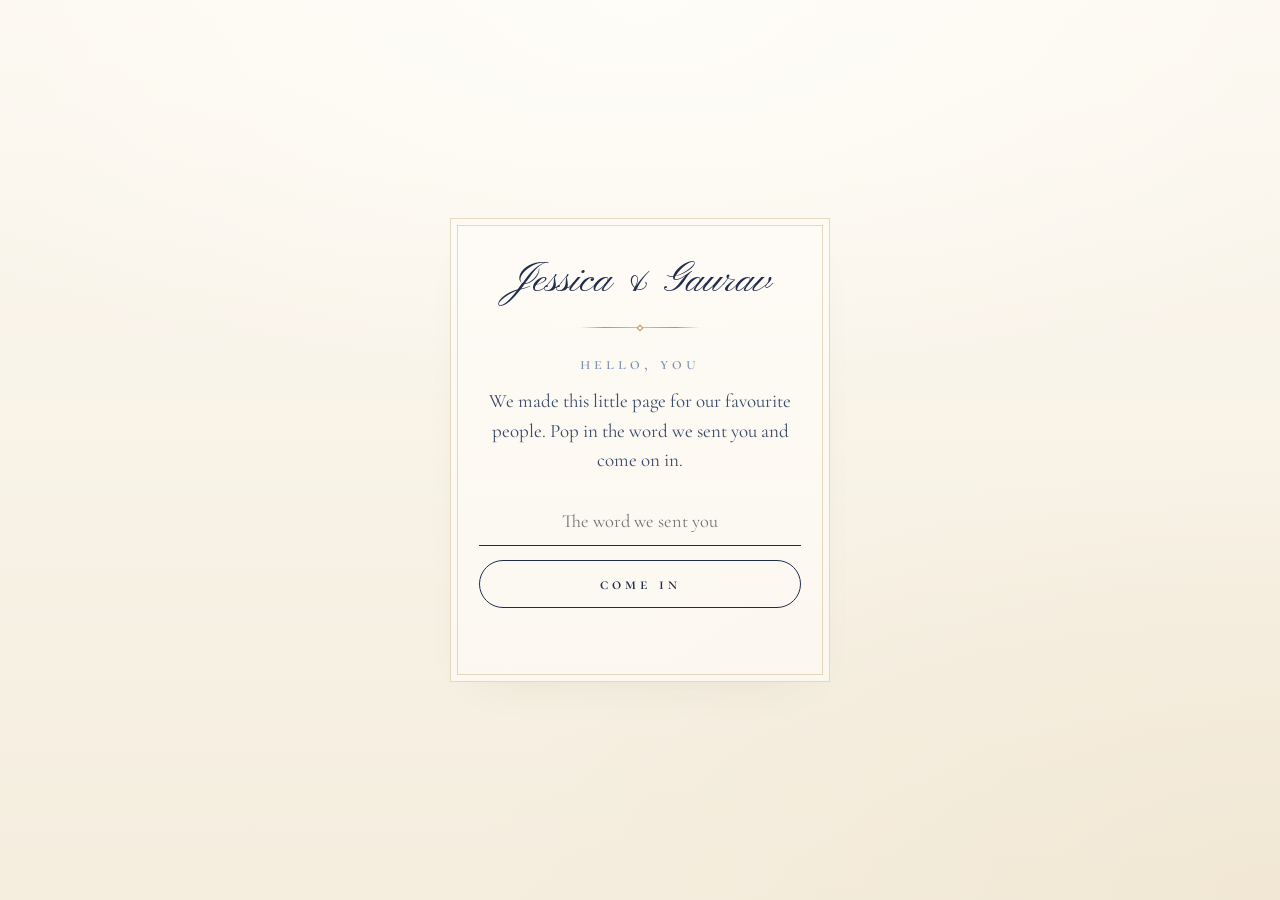
==== save-the-date/index.html @ 2905a916 "Add the main wedding website with server-checked guest access Private multi-page site (Home, Our Sto" ====
<!doctype html>
<html lang="en">
<head>
  <meta charset="utf-8">
  <meta name="viewport" content="width=device-width, initial-scale=1, viewport-fit=cover">
  <meta name="robots" content="noindex, nofollow">
  <meta name="theme-color" content="#fbf7ef">
  <title>Jessica &amp; Gaurav · Save the Date</title>
  <meta name="description" content="A little save-the-date for the people we love.">

  <link rel="preconnect" href="https://fonts.googleapis.com">
  <link rel="preconnect" href="https://fonts.gstatic.com" crossorigin>
  <link href="https://fonts.googleapis.com/css2?family=Cormorant+Garamond:ital,wght@0,400;0,500;0,600;1,400&family=Pinyon+Script&display=swap" rel="stylesheet">
  <link rel="stylesheet" href="styles.css">
</head>
<body class="is-locked">

  <!-- ============ GUEST GATE ============ -->
  <div class="gate" id="gate" role="dialog" aria-modal="true" aria-labelledby="gate-title">
    <div class="gate__card">
      <p class="script gate__names" data-copy="namesLine"></p>
      <span class="rule" aria-hidden="true"></span>
      <h2 class="caps gate__title" id="gate-title" data-copy="gate.title"></h2>
      <p class="gate__text" data-copy="gate.text"></p>
      <form class="gate__form" id="gate-form" novalidate>
        <label class="visually-hidden" for="gate-input" data-copy="gate.placeholder"></label>
        <input class="field__input gate__input" id="gate-input" name="passphrase" type="text"
               autocomplete="off" autocapitalize="none" spellcheck="false" required>
        <button class="pill" type="submit" data-copy="gate.button"></button>
        <p class="gate__error" id="gate-error" role="alert" aria-live="polite"></p>
      </form>
    </div>
  </div>

  <!-- ============ MUSIC (hidden until CONFIG.music.src is set) ============ -->
  <button class="music-toggle" id="music-toggle" type="button" aria-pressed="false" hidden>
    <svg viewBox="0 0 24 24" aria-hidden="true"><path d="M9 18V5l11-2v13" /><circle cx="6" cy="18" r="3" /><circle cx="17" cy="16" r="3" /></svg>
    <span class="visually-hidden" data-copy="music.label"></span>
  </button>
  <audio id="bg-music" loop preload="none"></audio>

  <main class="screens" id="screens">

    <!-- ============ SCREEN 1 · LANDING ============ -->
    <section class="screen screen--landing" id="landing" aria-label="We're getting married">
      <p class="caps eyebrow reveal r-names" data-copy="landing.eyebrow"></p>
      <h1 class="names reveal r-names">
        <span class="script" data-copy="names.first"></span>
        <span class="script names__amp">&amp;</span>
        <span class="script" data-copy="names.second"></span>
      </h1>

      <div class="frame-wrap reveal r-frame">
        <!-- Bow: original SVG -->
        <svg class="bow" viewBox="0 0 160 90" aria-hidden="true">
          <path class="bow__tail" d="M76 44 C 70 60, 58 74, 46 86" />
          <path class="bow__tail" d="M84 44 C 90 60, 102 74, 114 86" />
          <path class="bow__loop" d="M78 40 C 60 10, 18 8, 14 30 C 10 52, 52 54, 78 42 Z" />
          <path class="bow__loop" d="M82 40 C 100 10, 142 8, 146 30 C 150 52, 108 54, 82 42 Z" />
          <path class="bow__fold" d="M70 38 C 52 26, 34 24, 26 32" />
          <path class="bow__fold" d="M90 38 C 108 26, 126 24, 134 32" />
          <ellipse class="bow__knot" cx="80" cy="41" rx="8" ry="9" />
        </svg>

        <div class="frame">
          <!-- Corner flourishes: one original SVG, rotated per corner -->
          <svg class="frame__corner frame__corner--tl" viewBox="0 0 60 60" aria-hidden="true"><use href="#flourish" /></svg>
          <svg class="frame__corner frame__corner--tr" viewBox="0 0 60 60" aria-hidden="true"><use href="#flourish" /></svg>
          <svg class="frame__corner frame__corner--bl" viewBox="0 0 60 60" aria-hidden="true"><use href="#flourish" /></svg>
          <svg class="frame__corner frame__corner--br" viewBox="0 0 60 60" aria-hidden="true"><use href="#flourish" /></svg>

          <div class="frame__window">
            <!-- Photo booth strip: swap assets/strip-1..3.jpg -->
            <div class="strip strip--landing">
              <img src="assets/strip-1.jpg" alt="" loading="eager">
              <img src="assets/strip-2.jpg" alt="" loading="eager">
              <img src="assets/strip-3.jpg" alt="" loading="eager">
              <span class="strip__caption caps" data-copy="initialsLine"></span>
            </div>
          </div>
        </div>
      </div>

      <a class="open-prompt caps reveal r-prompt" href="#save-the-date" id="open-prompt">
        <span data-copy="landing.prompt"></span>
        <svg viewBox="0 0 24 24" aria-hidden="true"><path d="M6 15l6-6 6 6" /></svg>
      </a>
    </section>

    <!-- ============ SCREEN 2 · SAVE THE DATE ============ -->
    <section class="screen screen--std" id="save-the-date" aria-label="Save the date">
      <div class="std">
        <div class="std__oval reveal r-oval">
          <svg class="oval-svg" viewBox="0 0 300 400" aria-hidden="true">
            <path class="oval-svg__scallop" id="oval-scallop" />
            <ellipse class="oval-svg__inner" cx="150" cy="200" rx="124" ry="170" />
            <ellipse class="oval-svg__inner oval-svg__inner--fine" cx="150" cy="200" rx="116" ry="162" />
          </svg>
          <div class="std__text">
            <h2 class="script std__title" data-copy="saveTheDate.title"></h2>
            <p class="std__date" data-copy="saveTheDate.date"></p>
            <span class="rule rule--short" aria-hidden="true"></span>
            <p class="caps std__sub" data-copy="saveTheDate.sub"></p>
          </div>
        </div>

        <!--
          DECOR SLOT: flowers / ribbon artwork.
          Set CONFIG.decor.flowers (e.g. "assets/flowers.png") and CONFIG.decor.ribbon
          in script.js and the images will be placed here. Transparent PNGs work best.
        -->
        <div class="decor-slot decor-slot--flowers" id="decor-flowers" aria-hidden="true"></div>
        <div class="decor-slot decor-slot--ribbon" id="decor-ribbon" aria-hidden="true"></div>

        <!-- Tilted strip: swap assets/strip-4..6.jpg -->
        <div class="strip strip--tilted reveal r-strip">
          <img src="assets/strip-4.jpg" alt="" loading="lazy">
          <img src="assets/strip-5.jpg" alt="" loading="lazy">
          <img src="assets/strip-6.jpg" alt="" loading="lazy">
        </div>

        <div class="lockets" aria-hidden="true">
          <svg class="locket locket--one reveal r-locket-1" viewBox="0 0 100 110"><use href="#locket" /><text x="50" y="72" class="locket__initial" data-copy="names.initials.0"></text></svg>
          <svg class="locket locket--two reveal r-locket-2" viewBox="0 0 100 110"><use href="#locket" /><text x="50" y="72" class="locket__initial" data-copy="names.initials.1"></text></svg>
        </div>
      </div>

      <p class="std__line reveal r-line" data-copy="saveTheDate.line"></p>
    </section>

    <!-- ============ SCREEN 3 · DETAILS, COUNTDOWN & RSVP ============ -->
    <section class="screen screen--details" id="details" aria-label="Details and RSVP">
      <div class="details">
        <p class="caps eyebrow reveal r-1" data-copy="details.whereEyebrow"></p>

        <div class="venue reveal r-1" id="venue">
          <p class="venue__teaser" id="venue-teaser" data-copy="details.teaser"></p>
          <div class="venue__revealed" id="venue-revealed" hidden>
            <p class="script venue__name" id="venue-name"></p>
            <p class="caps venue__city" id="venue-city"></p>
            <a class="venue__link caps" id="venue-link" target="_blank" rel="noopener"></a>
          </div>
        </div>

        <span class="rule reveal r-2" aria-hidden="true"></span>

        <p class="caps eyebrow reveal r-2" data-copy="details.countdownEyebrow"></p>
        <div class="countdown reveal r-2" id="countdown" role="timer" aria-live="off">
          <div class="countdown__unit"><span class="countdown__num" data-unit="days">000</span><span class="caps countdown__label" data-copy="details.units.days"></span></div>
          <div class="countdown__unit"><span class="countdown__num" data-unit="hours">00</span><span class="caps countdown__label" data-copy="details.units.hours"></span></div>
          <div class="countdown__unit"><span class="countdown__num" data-unit="mins">00</span><span class="caps countdown__label" data-copy="details.units.mins"></span></div>
          <div class="countdown__unit"><span class="countdown__num" data-unit="secs">00</span><span class="caps countdown__label" data-copy="details.units.secs"></span></div>
        </div>

        <p class="details__formal reveal r-3" data-copy="details.formalLine"></p>

        <button class="pill pill--rsvp reveal r-3" id="rsvp-toggle" type="button"
                aria-expanded="false" aria-controls="rsvp-panel" data-copy="details.rsvpButton"></button>

        <!-- ============ RSVP ============ -->
        <div class="rsvp-panel" id="rsvp-panel">
          <div class="rsvp-panel__inner">

            <form class="rsvp" id="rsvp-form" novalidate>
              <p class="rsvp__intro" data-copy="rsvp.intro"></p>

              <!-- Honeypot: real guests never see or fill this -->
              <div class="hp" aria-hidden="true">
                <label for="rsvp-website">Website</label>
                <input id="rsvp-website" name="website" type="text" tabindex="-1" autocomplete="off">
              </div>

              <div class="field">
                <label class="field__label caps" for="rsvp-name" data-copy="rsvp.name.label"></label>
                <input class="field__input" id="rsvp-name" name="name" type="text" autocomplete="name" required>
                <p class="field__error" data-error-for="name"></p>
              </div>

              <fieldset class="field">
                <legend class="field__label caps" data-copy="rsvp.attending.label"></legend>
                <p class="field__hint" data-copy="rsvp.attending.hint"></p>
                <div class="choices">
                  <label class="choice"><input type="radio" name="attending" value="Yes" required><span data-copy="rsvp.attending.yes"></span></label>
                  <label class="choice"><input type="radio" name="attending" value="No"><span data-copy="rsvp.attending.no"></span></label>
                </div>
                <p class="field__error" data-error-for="attending"></p>
              </fieldset>

              <div class="if-attending" id="if-attending" hidden>
                <div class="field">
                  <label class="field__label caps" for="rsvp-party" data-copy="rsvp.party.label"></label>
                  <select class="field__input field__select" id="rsvp-party" name="partySize"></select>
                </div>

                <div class="field" id="field-others" hidden>
                  <label class="field__label caps" for="rsvp-others" data-copy="rsvp.others.label"></label>
                  <p class="field__hint" id="rsvp-others-hint" data-copy="rsvp.others.hint"></p>
                  <textarea class="field__input" id="rsvp-others" name="otherGuests" rows="2" aria-describedby="rsvp-others-hint"></textarea>
                  <p class="field__error" data-error-for="otherGuests"></p>
                </div>

                <div class="field">
                  <label class="field__label caps" for="rsvp-dietary" data-copy="rsvp.dietary.label"></label>
                  <p class="field__hint" id="rsvp-dietary-hint" data-copy="rsvp.dietary.hint"></p>
                  <textarea class="field__input" id="rsvp-dietary" name="dietary" rows="2" aria-describedby="rsvp-dietary-hint"></textarea>
                </div>

                <fieldset class="field" id="field-solo" hidden>
                  <legend class="field__label caps" data-copy="rsvp.solo.label"></legend>
                  <p class="field__hint" data-copy="rsvp.solo.hint"></p>
                  <div class="choices choices--stacked" id="solo-choices"></div>
                  <p class="field__error" data-error-for="solo"></p>
                </fieldset>
              </div>

              <div class="field">
                <label class="field__label caps" for="rsvp-message" data-copy="rsvp.message.label"></label>
                <p class="field__hint" id="rsvp-message-hint" data-copy="rsvp.message.hint"></p>
                <textarea class="field__input" id="rsvp-message" name="message" rows="3" aria-describedby="rsvp-message-hint"></textarea>
              </div>

              <p class="rsvp__error" id="rsvp-error" role="alert" hidden></p>

              <button class="pill pill--solid" id="rsvp-submit" type="submit">
                <span class="pill__label" data-copy="rsvp.submit"></span>
                <span class="pill__sending" data-copy="rsvp.sending"></span>
              </button>
            </form>

            <div class="thanks" id="rsvp-thanks" hidden tabindex="-1">
              <p class="script thanks__title" id="thanks-title"></p>
              <p class="thanks__text" id="thanks-text"></p>
              <span class="rule rule--short" aria-hidden="true"></span>
              <p class="thanks__update" data-copy="thanks.update"></p>
              <button class="link-button caps" id="rsvp-again" type="button" data-copy="thanks.again"></button>
            </div>

          </div>
        </div>

        <footer class="signoff reveal r-3">
          <p class="script signoff__script" data-copy="signoff"></p>
        </footer>
      </div>
    </section>
  </main>

  <!-- Shared SVG symbols (original artwork) -->
  <svg width="0" height="0" style="position:absolute" aria-hidden="true" focusable="false">
    <defs>
      <linearGradient id="gold-grad" x1="0" y1="0" x2="1" y2="1">
        <stop offset="0" stop-color="#d9c48e" />
        <stop offset="0.5" stop-color="#b8975a" />
        <stop offset="1" stop-color="#dcc996" />
      </linearGradient>
      <symbol id="flourish" viewBox="0 0 60 60">
        <path d="M4 56 V 22 C 4 10, 10 4, 22 4 H 56" fill="none" stroke="url(#gold-grad)" stroke-width="1.2" />
        <path d="M10 56 V 26 C 10 16, 16 10, 26 10 H 56" fill="none" stroke="url(#gold-grad)" stroke-width="0.6" />
        <path d="M18 26 C 18 18, 24 14, 30 18 C 34 21, 30 27, 26 24" fill="none" stroke="url(#gold-grad)" stroke-width="0.9" />
        <path d="M26 18 C 30 12, 38 12, 42 16" fill="none" stroke="url(#gold-grad)" stroke-width="0.7" />
        <path d="M18 26 C 12 30, 12 38, 16 42" fill="none" stroke="url(#gold-grad)" stroke-width="0.7" />
        <circle cx="16" cy="16" r="1.8" fill="url(#gold-grad)" />
      </symbol>
      <symbol id="locket" viewBox="0 0 100 110">
        <circle cx="50" cy="12" r="6" fill="none" stroke="url(#gold-grad)" stroke-width="2" />
        <path d="M50 104 C 22 84, 6 66, 6 46 C 6 30, 17 20, 31 20 C 40 20, 46 25, 50 32 C 54 25, 60 20, 69 20 C 83 20, 94 30, 94 46 C 94 66, 78 84, 50 104 Z"
              fill="#fdfaf3" stroke="url(#gold-grad)" stroke-width="2.4" />
        <path d="M50 94 C 27 78, 14 63, 14 47 C 14 35, 22 28, 32 28 C 40 28, 46 33, 50 40 C 54 33, 60 28, 68 28 C 78 28, 86 35, 86 47 C 86 63, 73 78, 50 94 Z"
              fill="none" stroke="url(#gold-grad)" stroke-width="0.8" stroke-dasharray="1.5 2.5" />
      </symbol>
    </defs>
  </svg>

  <script src="script.js"></script>
</body>
</html>
---- save-the-date/styles.css ----
/* ==========================================================================
   Jessica & Gaurav · Save the Date
   All colours, fonts and timings live in :root. Change them here.
   ========================================================================== */

:root {
  /* Paper */
  --ivory: #fbf7ef;
  --ivory-deep: #f5eedf;
  --cream: #efe4cf;
  --paper-shadow: rgba(60, 48, 25, 0.10);

  /* Ink */
  --navy: #1f2d4a;
  --navy-soft: #3a4a69;
  --dusty-blue: #7b93b0;
  --dusty-blue-soft: #b8c6d6;
  --dusty-blue-mist: #e4eaf0;

  /* Gold-style line work */
  --gold: #b8975a;
  --gold-soft: #d8c48f;
  --gold-faint: rgba(184, 151, 90, 0.35);

  /* States */
  --error: #9a4a4a;

  /* Type */
  --font-script: "Pinyon Script", "Great Vibes", cursive;
  --font-serif: "Cormorant Garamond", "Cormorant", Georgia, serif;
  --caps-tracking: 0.24em;

  /* Motion: slow, soft, never bouncy */
  --ease-out: cubic-bezier(0.22, 0.61, 0.36, 1);
  --dur-slow: 1.4s;
  --dur: 1.1s;
  --dur-quick: 0.8s;

  /* Sizing */
  --gutter: 16px;
  --strip-w: min(34vw, 15vh, 160px);
}
@supports (height: 1dvh) {
  :root { --strip-w: min(34vw, 15dvh, 160px); }
}

/* --------------------------------------------------------------------------
   Base
   -------------------------------------------------------------------------- */
*, *::before, *::after { box-sizing: border-box; }

html, body { height: 100%; }

body {
  margin: 0;
  color: var(--navy);
  background-color: var(--ivory);
  background-image:
    radial-gradient(120% 80% at 50% 0%, #fffdf8 0%, transparent 60%),
    radial-gradient(90% 70% at 100% 100%, rgba(239, 228, 207, 0.7) 0%, transparent 70%),
    linear-gradient(180deg, var(--ivory) 0%, var(--ivory-deep) 100%);
  background-attachment: fixed;
  font-family: var(--font-serif);
  font-size: 18px;
  line-height: 1.55;
  -webkit-font-smoothing: antialiased;
  text-rendering: optimizeLegibility;
  overflow: hidden;
}

img { display: block; max-width: 100%; }

button, input, select, textarea { font: inherit; color: inherit; }

.script {
  font-family: var(--font-script);
  font-weight: 400;
  letter-spacing: 0;
  line-height: 1.1;
}

.caps {
  font-family: var(--font-serif);
  font-variant: small-caps;
  text-transform: lowercase;
  letter-spacing: var(--caps-tracking);
  font-weight: 500;
  color: var(--dusty-blue);
}

.eyebrow {
  margin: 0 0 0.4rem;
  font-size: 1rem;
}

.rule {
  display: block;
  width: 120px;
  height: 1px;
  margin: 1.4rem auto;
  background: linear-gradient(90deg, transparent, var(--gold) 20%, var(--gold-soft) 50%, var(--gold) 80%, transparent);
  position: relative;
}
.rule::after {
  content: "";
  position: absolute;
  left: 50%;
  top: 50%;
  width: 5px;
  height: 5px;
  background: var(--ivory);
  border: 1px solid var(--gold);
  transform: translate(-50%, -50%) rotate(45deg);
}
.rule--short { width: 70px; margin: 1rem auto; }

.visually-hidden {
  position: absolute !important;
  width: 1px; height: 1px;
  padding: 0; margin: -1px;
  overflow: hidden; clip: rect(0 0 0 0);
  white-space: nowrap; border: 0;
}

:focus-visible {
  outline: 1px solid var(--dusty-blue);
  outline-offset: 4px;
}

/* --------------------------------------------------------------------------
   Gate
   -------------------------------------------------------------------------- */
.gate {
  position: fixed;
  inset: 0;
  z-index: 50;
  display: grid;
  place-items: center;
  padding: 24px var(--gutter);
  background: inherit;
  background-color: var(--ivory);
  transition: opacity var(--dur) var(--ease-out), visibility 0s linear var(--dur);
}
.gate.is-leaving { opacity: 0; visibility: hidden; }
.gate[hidden] { display: none; }

.gate__card {
  width: min(100%, 380px);
  text-align: center;
  padding: 40px 28px 32px;
  border: 1px solid var(--gold-faint);
  outline: 1px solid var(--gold-faint);
  outline-offset: -8px;
  background: rgba(255, 253, 248, 0.7);
  box-shadow: 0 20px 50px -30px var(--paper-shadow);
  animation: fade-up var(--dur-slow) var(--ease-out) both;
}
.gate__names { margin: 0; font-size: 2.6rem; color: var(--navy); }
.gate__title { margin: 0 0 0.6rem; font-size: 1.05rem; }
.gate__text { margin: 0 0 1.4rem; color: var(--navy-soft); }
.gate__form { display: grid; gap: 14px; }
.gate__input { text-align: center; }
.gate__error { min-height: 1.4em; margin: 0; color: var(--error); font-style: italic; }

body.is-locked .screens,
body.is-locked .music-toggle { visibility: hidden; }

/* --------------------------------------------------------------------------
   Scroll-snap screens
   -------------------------------------------------------------------------- */
.screens {
  height: 100vh;
  overflow-y: auto;
  overflow-x: hidden;
  scroll-snap-type: y mandatory;
  scroll-behavior: smooth;
  -webkit-overflow-scrolling: touch;
}
@supports (height: 1dvh) {
  .screens { height: 100dvh; }
}
/* When the RSVP form is open, let the long last screen scroll freely */
.screens.is-free { scroll-snap-type: y proximity; }

.screen {
  position: relative;
  min-height: 100vh;
  scroll-snap-align: start;
  display: flex;
  flex-direction: column;
  align-items: center;
  justify-content: center;
  padding: max(28px, env(safe-area-inset-top)) var(--gutter) max(28px, env(safe-area-inset-bottom));
  text-align: center;
}
@supports (height: 1dvh) {
  .screen { min-height: 100dvh; }
}

/* --------------------------------------------------------------------------
   Reveal animations (triggered by IntersectionObserver adding .is-in)
   -------------------------------------------------------------------------- */
.reveal {
  opacity: 0;
  transition:
    opacity var(--dur) var(--ease-out),
    transform var(--dur-slow) var(--ease-out);
  transition-delay: var(--delay, 0s);
}
.screen.is-in .reveal { opacity: 1; }

/* Landing */
.r-names { transform: translateY(14px); --delay: 0.1s; }
.screen.is-in .r-names { transform: none; }
.r-frame { --delay: 0.6s; }
.r-prompt { --delay: 2.2s; transform: translateY(8px); }
.screen.is-in .r-prompt { transform: none; }

/* Save the date */
.r-oval { transform: scale(0.9); --delay: 0.1s; }
.screen.is-in .r-oval { transform: scale(1); }
.r-strip { transform: translate(60px, -40px) rotate(20deg); --delay: 0.7s; }
.screen.is-in .r-strip { transform: rotate(8deg); }
.r-locket-1 { transform: translateY(36px) rotate(-10deg); --delay: 1.1s; }
.screen.is-in .r-locket-1 { transform: rotate(-10deg); }
.r-locket-2 { transform: translateY(36px) rotate(9deg); --delay: 1.35s; }
.screen.is-in .r-locket-2 { transform: rotate(9deg); }
.r-line { transform: translateY(10px); --delay: 1.6s; }
.screen.is-in .r-line { transform: none; }

/* Details */
.r-1, .r-2, .r-3 { transform: translateY(14px); }
.r-1 { --delay: 0.1s; }
.r-2 { --delay: 0.35s; }
.r-3 { --delay: 0.6s; }
.screen.is-in .r-1, .screen.is-in .r-2, .screen.is-in .r-3 { transform: none; }

@keyframes fade-up {
  from { opacity: 0; transform: translateY(14px); }
  to   { opacity: 1; transform: none; }
}
@keyframes soft-pulse {
  0%, 100% { opacity: 1; }
  50%      { opacity: 0.45; }
}
@keyframes drift-up {
  0%, 100% { transform: translateY(0); }
  50%      { transform: translateY(-4px); }
}

/* --------------------------------------------------------------------------
   Screen 1 · Landing
   -------------------------------------------------------------------------- */
.screen--landing { justify-content: space-between; gap: 8px; }

.names {
  margin: 0;
  font-size: clamp(2.4rem, 12.5vw, 5.6rem);
  line-height: 1;
  white-space: nowrap;
  color: var(--navy);
  font-weight: 400;
}
.names .script { display: inline-block; }
.names__amp {
  color: var(--dusty-blue);
  font-size: 0.8em;
  margin: 0 0.08em;
}

.frame-wrap {
  position: relative;
  margin-top: 18px;
}

.bow {
  position: absolute;
  z-index: 3;
  top: -32px;
  left: 50%;
  width: 120px;
  transform: translateX(-50%);
  overflow: visible;
}
.bow__loop, .bow__knot {
  fill: var(--dusty-blue-mist);
  stroke: var(--dusty-blue);
  stroke-width: 1.3;
}
.bow__fold, .bow__tail {
  fill: none;
  stroke: var(--dusty-blue);
  stroke-width: 1.3;
  stroke-linecap: round;
}
.bow__tail { stroke-width: 1.6; }
.bow__knot { fill: var(--dusty-blue-soft); }

.frame {
  position: relative;
  padding: 26px;
  background: linear-gradient(160deg, #fffdf7, var(--ivory-deep));
  border: 1px solid var(--gold);
  box-shadow:
    0 0 0 5px var(--ivory),
    0 0 0 6px var(--gold-faint),
    0 24px 48px -28px rgba(31, 45, 74, 0.35);
}
.frame::before {
  content: "";
  position: absolute;
  inset: 9px;
  border: 1px solid var(--gold-faint);
  pointer-events: none;
}
.frame__corner {
  position: absolute;
  width: 44px;
  height: 44px;
  z-index: 2;
  pointer-events: none;
}
.frame__corner--tl { top: 2px; left: 2px; }
.frame__corner--tr { top: 2px; right: 2px; transform: scaleX(-1); }
.frame__corner--bl { bottom: 2px; left: 2px; transform: scaleY(-1); }
.frame__corner--br { bottom: 2px; right: 2px; transform: scale(-1, -1); }

.frame__window {
  overflow: hidden;
  padding: 4px 6px 10px;
}

/* Photo booth strip (shared) */
.strip {
  width: var(--strip-w);
  padding: 7px 7px 0;
  background: #fdfcf9;
  box-shadow: 0 6px 18px -8px rgba(31, 45, 74, 0.4);
  display: flex;
  flex-direction: column;
  gap: 6px;
}
.strip img {
  width: 100%;
  aspect-ratio: 4 / 3;
  object-fit: cover;
  filter: grayscale(1) contrast(1.05);
  background: #ddd;
}
.strip__caption {
  display: block;
  padding: 4px 0 7px;
  font-size: 0.72rem;
  color: var(--navy-soft);
  letter-spacing: 0.3em;
}

.strip--landing {
  transform: translateY(-115%);
  transition: transform var(--dur-slow) var(--ease-out) 1.1s;
}
.screen.is-in .strip--landing { transform: none; }

.open-prompt {
  display: inline-flex;
  flex-direction: column;
  align-items: center;
  gap: 2px;
  padding: 10px 18px;
  text-decoration: none;
  font-size: 1.05rem;
  color: var(--navy-soft);
}
.open-prompt svg {
  width: 22px;
  height: 22px;
  fill: none;
  stroke: var(--gold);
  stroke-width: 1.2;
  order: -1;
}
.screen.is-in .open-prompt > span { animation: soft-pulse 3.2s ease-in-out 3.6s infinite; }
.screen.is-in .open-prompt svg { animation: drift-up 3.2s ease-in-out 3.6s infinite; }

/* --------------------------------------------------------------------------
   Screen 2 · Save the date
   -------------------------------------------------------------------------- */
.std {
  position: relative;
  width: min(74vw, 340px, 46vh);
  margin: 0 auto 64px;
}
@supports (height: 1dvh) {
  .std { width: min(74vw, 340px, 46dvh); }
}

.std__oval {
  position: relative;
  aspect-ratio: 3 / 4;
  display: grid;
  place-items: center;
  filter: drop-shadow(0 18px 30px rgba(60, 48, 25, 0.12));
}
.oval-svg {
  position: absolute;
  inset: 0;
  width: 100%;
  height: 100%;
  overflow: visible;
}
.oval-svg__scallop {
  fill: #fffdf7;
  stroke: var(--gold);
  stroke-width: 1.2;
}
.oval-svg__inner {
  fill: none;
  stroke: var(--gold-faint);
  stroke-width: 1;
}
.oval-svg__inner--fine {
  stroke: var(--dusty-blue-soft);
  stroke-width: 0.7;
  stroke-dasharray: 2 4;
}

.std__text {
  position: relative;
  padding: 0 14%;
}
.std__title {
  margin: 0;
  font-size: clamp(2.6rem, 12vw, 3.8rem);
  color: var(--navy);
  line-height: 1.05;
}
.std__date {
  margin: 0.7rem 0 0;
  font-size: clamp(1.3rem, 5.6vw, 1.7rem);
  letter-spacing: 0.12em;
  color: var(--navy);
  font-weight: 500;
  white-space: nowrap;
}
.std__sub { margin: 0; font-size: 0.85rem; }

.strip--tilted {
  --strip-w: 28%;
  position: absolute;
  z-index: 2;
  top: 14%;
  right: -16%;
  transform-origin: 50% 0;
}

.lockets {
  position: absolute;
  z-index: 3;
  left: 50%;
  bottom: -54px;
  transform: translateX(-50%);
  display: flex;
}
.locket {
  width: 72px;
  height: 80px;
  overflow: visible;
  filter: drop-shadow(0 6px 10px rgba(60, 48, 25, 0.18));
}
.locket--two { margin-left: -20px; margin-top: 10px; }
.locket__initial {
  font-family: var(--font-script);
  font-size: 34px;
  fill: var(--navy);
  text-anchor: middle;
}

/* Decor slots for flowers / ribbon you'll add later */
.decor-slot {
  position: absolute;
  z-index: 1;
  pointer-events: none;
}
.decor-slot img { width: 100%; height: auto; }
.decor-slot--flowers { top: -8%; left: -14%; width: 52%; }
.decor-slot--ribbon  { bottom: -4%; left: -10%; width: 44%; }

.std__line {
  max-width: 30ch;
  margin: 0 auto;
  font-size: 1.15rem;
  font-style: italic;
  color: var(--navy-soft);
}

/* --------------------------------------------------------------------------
   Screen 3 · Details, countdown, RSVP
   -------------------------------------------------------------------------- */
.screen--details { justify-content: flex-start; padding-top: max(56px, env(safe-area-inset-top)); }

.details {
  width: min(100%, 520px);
  margin: auto 0;
}

.venue__teaser {
  margin: 0 auto;
  max-width: 22ch;
  font-size: 1.5rem;
  font-style: italic;
  line-height: 1.35;
  color: var(--navy);
}
.venue__name { margin: 0; font-size: 2.6rem; color: var(--navy); }
.venue__city { margin: 0.3rem 0 0.8rem; font-size: 1rem; }
.venue__link {
  color: var(--navy-soft);
  text-decoration: none;
  border-bottom: 1px solid var(--gold-faint);
  padding-bottom: 2px;
  font-size: 0.9rem;
}

.countdown {
  display: grid;
  grid-template-columns: repeat(4, 1fr);
  gap: 6px;
  margin: 0.6rem auto 1.4rem;
  max-width: 360px;
}
.countdown__unit {
  display: flex;
  flex-direction: column;
  align-items: center;
  padding: 10px 0 8px;
  border-top: 1px solid var(--gold-faint);
  border-bottom: 1px solid var(--gold-faint);
}
.countdown__num {
  font-size: clamp(1.8rem, 8vw, 2.4rem);
  font-weight: 500;
  line-height: 1.1;
  color: var(--navy);
  font-variant-numeric: lining-nums tabular-nums;
}
.countdown__label { font-size: 0.78rem; }

.details__formal {
  max-width: 32ch;
  margin: 0 auto 1.6rem;
  color: var(--navy-soft);
}

/* Pill buttons */
.pill {
  display: inline-flex;
  align-items: center;
  justify-content: center;
  min-height: 48px;
  padding: 10px 28px;
  border: 1px solid var(--navy);
  border-radius: 999px;
  background: transparent;
  color: var(--navy);
  font-variant: small-caps;
  text-transform: lowercase;
  letter-spacing: var(--caps-tracking);
  font-weight: 600;
  font-size: 1rem;
  cursor: pointer;
  transition: background-color var(--dur-quick) var(--ease-out), color var(--dur-quick) var(--ease-out), opacity var(--dur-quick) var(--ease-out);
}
.pill:hover { background: var(--navy); color: var(--ivory); }
.pill--solid { background: var(--navy); color: var(--ivory); width: 100%; }
.pill--solid:hover { background: var(--navy-soft); }
.pill[disabled] { opacity: 0.6; cursor: progress; }
.pill__sending { display: none; }
.pill.is-sending .pill__label { display: none; }
.pill.is-sending .pill__sending { display: inline; }

.pill--rsvp[aria-expanded="true"] { background: var(--navy); color: var(--ivory); }

.link-button {
  background: none;
  border: 0;
  padding: 8px;
  cursor: pointer;
  color: var(--navy-soft);
  border-bottom: 1px solid var(--gold-faint);
  font-size: 0.95rem;
}

/* RSVP panel opens in place */
.rsvp-panel {
  display: grid;
  grid-template-rows: 0fr;
  opacity: 0;
  transition:
    grid-template-rows var(--dur) var(--ease-out),
    opacity var(--dur) var(--ease-out);
}
.rsvp-panel.is-open { grid-template-rows: 1fr; opacity: 1; }
.rsvp-panel__inner { overflow: hidden; min-height: 0; }
.rsvp-panel:not(.is-open) .rsvp-panel__inner { visibility: hidden; transition: visibility 0s linear var(--dur); }

.rsvp, .thanks {
  margin: 24px 0 8px;
  padding: 28px 22px;
  text-align: left;
  background: rgba(255, 253, 248, 0.75);
  border: 1px solid var(--gold-faint);
  outline: 1px solid var(--gold-faint);
  outline-offset: -7px;
}
.rsvp__intro {
  margin: 0 0 1.4rem;
  text-align: center;
  font-style: italic;
  color: var(--navy-soft);
}

.field {
  margin: 0 0 1.4rem;
  padding: 0;
  border: 0;
  min-width: 0;
}
.field[hidden], .if-attending[hidden] { display: none; }
.field__label {
  display: block;
  padding: 0;
  margin-bottom: 4px;
  font-size: 0.95rem;
  color: var(--navy);
}
.field__hint {
  margin: 0 0 8px;
  font-size: 0.98rem;
  font-style: italic;
  color: var(--navy-soft);
  line-height: 1.4;
}
.field__input {
  width: 100%;
  padding: 10px 2px;
  border: 0;
  border-bottom: 1px solid var(--dusty-blue-soft);
  border-radius: 0;
  background: transparent;
  font-size: 1.15rem;
  transition: border-color var(--dur-quick) var(--ease-out);
}
.field__input:focus { outline: none; border-bottom-color: var(--navy); }
textarea.field__input { resize: vertical; min-height: 2.8em; }
.field__select {
  appearance: none;
  -webkit-appearance: none;
  background-image: linear-gradient(45deg, transparent 50%, var(--dusty-blue) 50%), linear-gradient(135deg, var(--dusty-blue) 50%, transparent 50%);
  background-position: calc(100% - 14px) 55%, calc(100% - 9px) 55%;
  background-size: 5px 5px;
  background-repeat: no-repeat;
  cursor: pointer;
}
.field__error {
  margin: 6px 0 0;
  min-height: 0;
  color: var(--error);
  font-style: italic;
  font-size: 0.95rem;
}
.field__error:empty { display: none; }
.field.has-error .field__input { border-bottom-color: var(--error); }

.choices { display: flex; flex-wrap: wrap; gap: 10px; }
.choices--stacked { flex-direction: column; }
.choice {
  position: relative;
  display: flex;
  align-items: center;
  gap: 10px;
  flex: 1 1 auto;
  min-height: 48px;
  padding: 10px 16px;
  border: 1px solid var(--dusty-blue-soft);
  border-radius: 24px;
  cursor: pointer;
  line-height: 1.3;
  transition: border-color var(--dur-quick) var(--ease-out), background-color var(--dur-quick) var(--ease-out);
}
.choice input {
  appearance: none;
  -webkit-appearance: none;
  flex: 0 0 auto;
  width: 14px;
  height: 14px;
  margin: 0;
  border: 1px solid var(--dusty-blue);
  border-radius: 50%;
  transition: background-color var(--dur-quick) var(--ease-out), box-shadow var(--dur-quick) var(--ease-out);
}
.choice input:checked { background: var(--navy); box-shadow: inset 0 0 0 3px var(--ivory); border-color: var(--navy); }
.choice:has(input:checked) { border-color: var(--navy); background: var(--dusty-blue-mist); }
.choice:has(input:focus-visible) { outline: 1px solid var(--dusty-blue); outline-offset: 3px; }

.hp { position: absolute; left: -9999px; width: 1px; height: 1px; overflow: hidden; }

.rsvp__error {
  margin: 0 0 1rem;
  padding: 12px 14px;
  border-left: 2px solid var(--error);
  background: rgba(154, 74, 74, 0.06);
  color: var(--error);
  font-style: italic;
}

.thanks { text-align: center; animation: fade-up var(--dur-slow) var(--ease-out) both; }
.thanks:focus { outline: none; }
.thanks__title { margin: 0 0 0.4rem; font-size: 2.8rem; color: var(--navy); }
.thanks__text { margin: 0; font-size: 1.2rem; color: var(--navy); }
.thanks__update { margin: 0 0 0.6rem; font-style: italic; color: var(--navy-soft); }

.signoff { margin-top: 2rem; }
.signoff__script { margin: 0; font-size: 2rem; color: var(--dusty-blue); }

/* --------------------------------------------------------------------------
   Music toggle
   -------------------------------------------------------------------------- */
.music-toggle {
  position: fixed;
  z-index: 20;
  top: max(14px, env(safe-area-inset-top));
  right: 14px;
  width: 44px;
  height: 44px;
  display: grid;
  place-items: center;
  border: 1px solid var(--gold-faint);
  border-radius: 50%;
  background: rgba(251, 247, 239, 0.85);
  color: var(--dusty-blue);
  cursor: pointer;
  transition: color var(--dur-quick) var(--ease-out), border-color var(--dur-quick) var(--ease-out);
}
.music-toggle[hidden] { display: none; }
.music-toggle svg { width: 18px; height: 18px; fill: none; stroke: currentColor; stroke-width: 1.4; }
.music-toggle[aria-pressed="true"] { color: var(--navy); border-color: var(--gold); }
.music-toggle[aria-pressed="false"]::after {
  content: "";
  position: absolute;
  width: 22px;
  height: 1px;
  background: currentColor;
  transform: rotate(-45deg);
}

/* --------------------------------------------------------------------------
   Larger screens
   -------------------------------------------------------------------------- */
@media (min-width: 768px) {
  body { font-size: 19px; }
  .screen { padding-left: 32px; padding-right: 32px; }
  .screen--landing { justify-content: center; gap: 18px; }
  .frame { padding: 34px; }
  .bow { width: 140px; top: -38px; }
  .std { margin-bottom: 84px; }
  .locket { width: 84px; height: 94px; }
  .rsvp, .thanks { padding: 36px 40px; }
}

@media (max-height: 640px) {
  .names { font-size: clamp(2.4rem, 11vw, 4rem); }
  .frame { padding: 20px; }
  .frame-wrap { margin-top: 12px; }
}

/* --------------------------------------------------------------------------
   Reduced motion: show everything, move nothing
   -------------------------------------------------------------------------- */
@media (prefers-reduced-motion: reduce) {
  *, *::before, *::after {
    animation: none !important;
    transition: none !important;
    scroll-behavior: auto !important;
  }
  .reveal { opacity: 1 !important; }
  .strip--landing { transform: none !important; }
  .r-names, .r-prompt, .r-oval, .r-line, .r-1, .r-2, .r-3 { transform: none !important; }
  .r-strip { transform: rotate(8deg) !important; }
  .r-locket-1 { transform: rotate(-10deg) !important; }
  .r-locket-2 { transform: rotate(9deg) !important; }
}
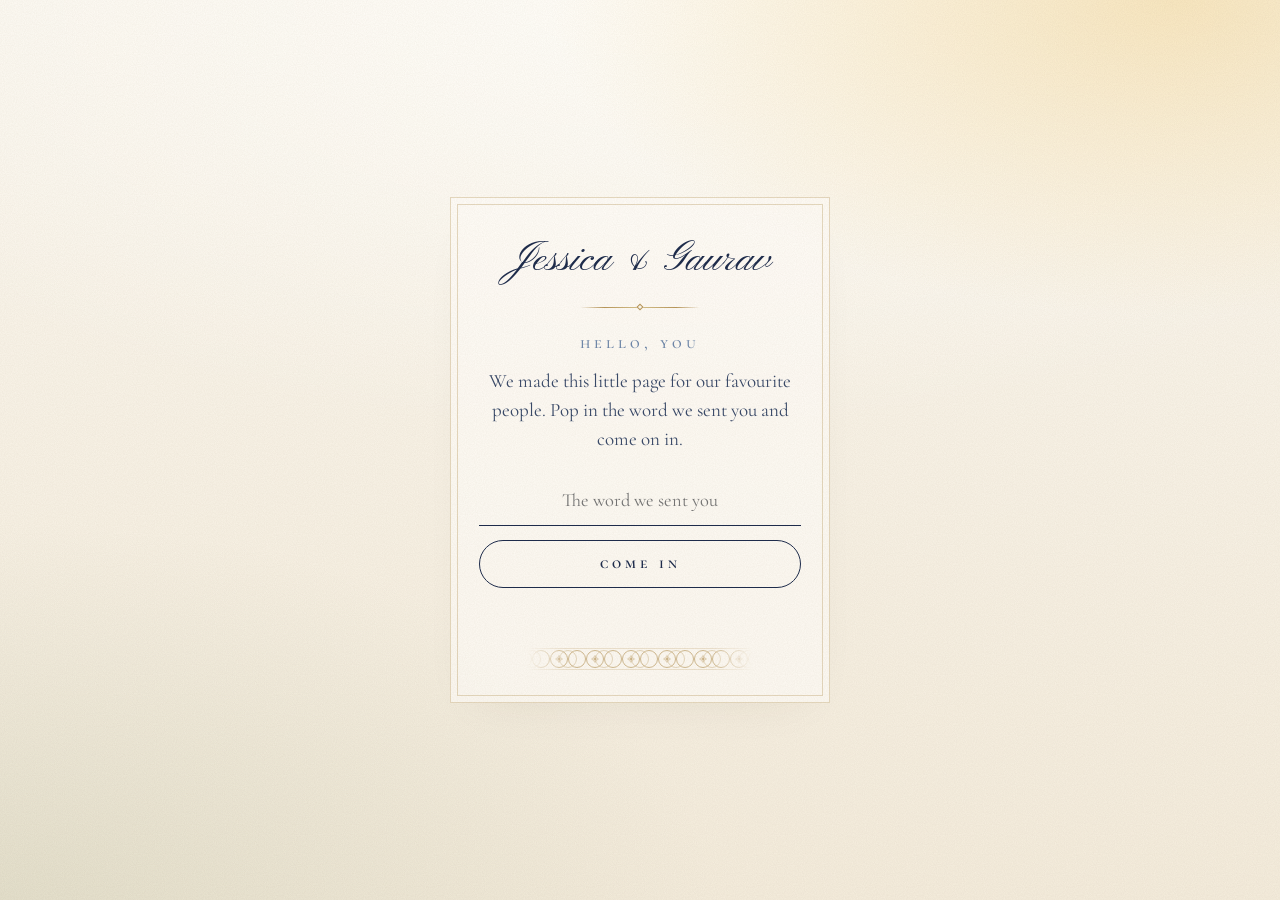
==== commit 1a961753: "Style both sites from the engagement photos and share one theme - Shared theme block (identical in b" ====
--- a/save-the-date/index.html
+++ b/save-the-date/index.html
@@ -29,6 +29,7 @@
         <button class="pill" type="submit" data-copy="gate.button"></button>
         <p class="gate__error" id="gate-error" role="alert" aria-live="polite"></p>
       </form>
+      <span class="band" aria-hidden="true"></span>
     </div>
   </div>
 
@@ -239,6 +240,7 @@
         </div>
 
         <footer class="signoff reveal r-3">
+          <span class="band" aria-hidden="true"></span>
           <p class="script signoff__script" data-copy="signoff"></p>
         </footer>
       </div>
--- a/save-the-date/styles.css
+++ b/save-the-date/styles.css
@@ -3,19 +3,36 @@
    All colours, fonts and timings live in :root. Change them here.
    ========================================================================== */
 
+/* ==========================================================================
+   SHARED THEME · keep this block identical in /styles.css and
+   /save-the-date/styles.css so both sites look like one family.
+
+   Taken from our engagement photos: the navy of the dress and shirt, linen
+   and park stone, leafy greens by the lake, and late golden-hour light.
+   ========================================================================== */
 :root {
-  /* Paper */
+  /* Paper & light */
   --ivory: #fbf7ef;
-  --ivory-deep: #f5eedf;
+  --ivory-deep: #f4ecdc;
   --cream: #efe4cf;
+  --linen: #ece5d6;
+  --paper: #fffdf8;
   --paper-shadow: rgba(60, 48, 25, 0.10);
+  --photo-paper: #fdfcf9;
+  --sunlight: rgba(244, 215, 150, 0.55);
+  --sunlight-soft: rgba(244, 215, 150, 0.25);
 
   /* Ink */
-  --navy: #1f2d4a;
+  --navy: #1e2c4c;
   --navy-soft: #3a4a69;
-  --dusty-blue: #7b93b0;
+  --dusty-blue: #6f88aa;
   --dusty-blue-soft: #b8c6d6;
   --dusty-blue-mist: #e4eaf0;
+
+  /* Park greens */
+  --sage: #7f8f62;
+  --sage-soft: #b9c3a1;
+  --sage-mist: rgba(127, 143, 98, 0.14);
 
   /* Gold-style line work */
   --gold: #b8975a;
@@ -24,6 +41,17 @@
 
   /* States */
   --error: #9a4a4a;
+
+  /* Page background: warm sun from the top right, leaves at the bottom left */
+  --page-bg:
+    radial-gradient(70% 50% at 92% 0%, var(--sunlight) 0%, transparent 70%),
+    radial-gradient(120% 80% at 50% 0%, var(--paper) 0%, transparent 60%),
+    radial-gradient(80% 60% at 0% 100%, var(--sage-mist) 0%, transparent 70%),
+    linear-gradient(180deg, var(--ivory) 0%, var(--ivory-deep) 100%);
+
+  /* Photos: soft, warm film, like the engagement shoot */
+  --photo-filter: saturate(0.92) contrast(1.03) sepia(0.08) brightness(1.01);
+  --grain-opacity: 0.07;
 
   /* Type */
   --font-script: "Pinyon Script", "Great Vibes", cursive;
@@ -35,8 +63,35 @@
   --dur-slow: 1.4s;
   --dur: 1.1s;
   --dur-quick: 0.8s;
-
-  /* Sizing */
+}
+
+/* Fine film grain over everything, like the photos */
+body::after {
+  content: "";
+  position: fixed;
+  inset: 0;
+  z-index: 300;
+  pointer-events: none;
+  opacity: var(--grain-opacity);
+  mix-blend-mode: multiply;
+  background-image: url("data:image/svg+xml,%3Csvg xmlns='http://www.w3.org/2000/svg' width='160' height='160'%3E%3Cfilter id='n'%3E%3CfeTurbulence type='fractalNoise' baseFrequency='0.9' numOctaves='2' stitchTiles='stitch'/%3E%3CfeColorMatrix values='0 0 0 0 0.25 0 0 0 0 0.2 0 0 0 0 0.12 0 0 0 1.4 -0.2'/%3E%3C/filter%3E%3Crect width='100%25' height='100%25' filter='url(%23n)'/%3E%3C/svg%3E");
+}
+
+/* Bow Bridge-inspired band of linked rings, used as a divider */
+.band {
+  display: block;
+  height: 22px;
+  width: min(100%, 360px);
+  margin: 1.6rem auto;
+  opacity: 0.8;
+  background: url("data:image/svg+xml,%3Csvg xmlns='http://www.w3.org/2000/svg' width='36' height='22' viewBox='0 0 36 22'%3E%3Cg fill='none' stroke='%23b8975a' stroke-width='0.8'%3E%3Ccircle cx='9' cy='11' r='8.5'/%3E%3Ccircle cx='27' cy='11' r='8.5'/%3E%3Ccircle cx='18' cy='11' r='8.5' stroke-opacity='0.55'/%3E%3Cpath d='M9 7.6c1.2 1.4 1.2 2 0 3.4-1.2-1.4-1.2-2 0-3.4zM9 14.4c1.2-1.4 1.2-2 0-3.4-1.2 1.4-1.2 2 0 3.4zM5.6 11c1.4-1.2 2-1.2 3.4 0-1.4 1.2-2 1.2-3.4 0zM12.4 11c-1.4-1.2-2-1.2-3.4 0 1.4 1.2 2 1.2 3.4 0z' stroke-width='0.6'/%3E%3C/g%3E%3Cpath d='M0 0.5H36M0 21.5H36' stroke='%23b8975a' stroke-opacity='0.5' stroke-width='0.6'/%3E%3C/svg%3E") repeat-x center / auto 100%;
+  -webkit-mask-image: linear-gradient(90deg, transparent, #000 18%, #000 82%, transparent);
+  mask-image: linear-gradient(90deg, transparent, #000 18%, #000 82%, transparent);
+}
+/* ==================== END SHARED THEME ==================== */
+
+:root {
+  /* Sizing (this site only) */
   --gutter: 16px;
   --strip-w: min(34vw, 15vh, 160px);
 }
@@ -55,10 +110,7 @@
   margin: 0;
   color: var(--navy);
   background-color: var(--ivory);
-  background-image:
-    radial-gradient(120% 80% at 50% 0%, #fffdf8 0%, transparent 60%),
-    radial-gradient(90% 70% at 100% 100%, rgba(239, 228, 207, 0.7) 0%, transparent 70%),
-    linear-gradient(180deg, var(--ivory) 0%, var(--ivory-deep) 100%);
+  background-image: var(--page-bg);
   background-attachment: fixed;
   font-family: var(--font-serif);
   font-size: 18px;
@@ -344,7 +396,7 @@
   width: 100%;
   aspect-ratio: 4 / 3;
   object-fit: cover;
-  filter: grayscale(1) contrast(1.05);
+  filter: var(--photo-filter);
   background: #ddd;
 }
 .strip__caption {
@@ -720,6 +772,8 @@
 .thanks__update { margin: 0 0 0.6rem; font-style: italic; color: var(--navy-soft); }
 
 .signoff { margin-top: 2rem; }
+.signoff .band { margin: 0 auto 1rem; }
+.gate .band { width: 70%; margin: 1.2rem auto 0; }
 .signoff__script { margin: 0; font-size: 2rem; color: var(--dusty-blue); }
 
 /* --------------------------------------------------------------------------
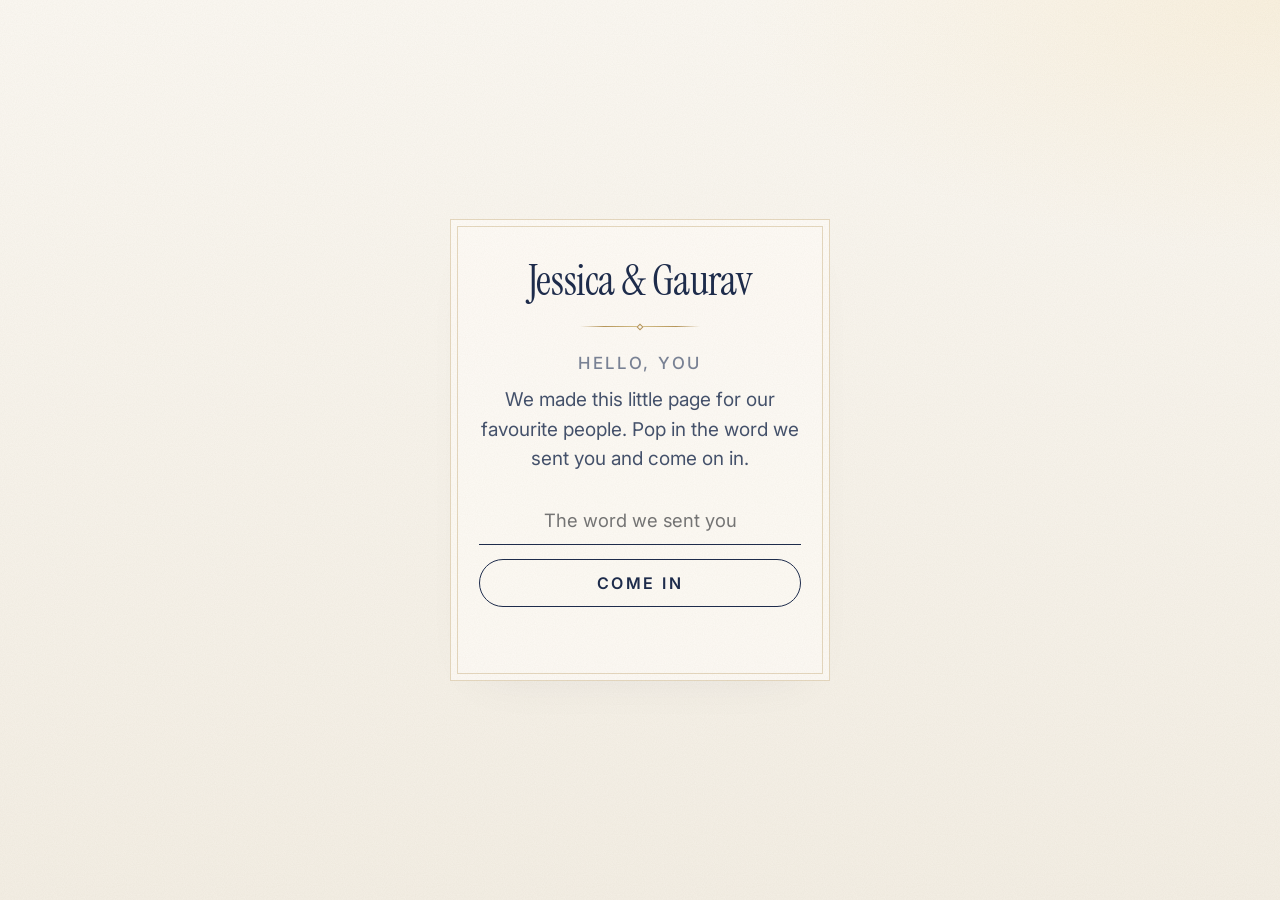
==== commit 0f340919: "Modern, minimal redesign: drop the flower and script fonts - Instrument Serif for names and headings" ====
--- a/save-the-date/index.html
+++ b/save-the-date/index.html
@@ -10,7 +10,7 @@
 
   <link rel="preconnect" href="https://fonts.googleapis.com">
   <link rel="preconnect" href="https://fonts.gstatic.com" crossorigin>
-  <link href="https://fonts.googleapis.com/css2?family=Cormorant+Garamond:ital,wght@0,400;0,500;0,600;1,400&family=Pinyon+Script&display=swap" rel="stylesheet">
+  <link href="https://fonts.googleapis.com/css2?family=Instrument+Serif:ital@0;1&family=Inter:wght@300;400;500;600&display=swap" rel="stylesheet">
   <link rel="stylesheet" href="styles.css">
 </head>
 <body class="is-locked">
@@ -29,7 +29,6 @@
         <button class="pill" type="submit" data-copy="gate.button"></button>
         <p class="gate__error" id="gate-error" role="alert" aria-live="polite"></p>
       </form>
-      <span class="band" aria-hidden="true"></span>
     </div>
   </div>
 
@@ -52,17 +51,6 @@
       </h1>
 
       <div class="frame-wrap reveal r-frame">
-        <!-- Bow: original SVG -->
-        <svg class="bow" viewBox="0 0 160 90" aria-hidden="true">
-          <path class="bow__tail" d="M76 44 C 70 60, 58 74, 46 86" />
-          <path class="bow__tail" d="M84 44 C 90 60, 102 74, 114 86" />
-          <path class="bow__loop" d="M78 40 C 60 10, 18 8, 14 30 C 10 52, 52 54, 78 42 Z" />
-          <path class="bow__loop" d="M82 40 C 100 10, 142 8, 146 30 C 150 52, 108 54, 82 42 Z" />
-          <path class="bow__fold" d="M70 38 C 52 26, 34 24, 26 32" />
-          <path class="bow__fold" d="M90 38 C 108 26, 126 24, 134 32" />
-          <ellipse class="bow__knot" cx="80" cy="41" rx="8" ry="9" />
-        </svg>
-
         <div class="frame">
           <!-- Corner flourishes: one original SVG, rotated per corner -->
           <svg class="frame__corner frame__corner--tl" viewBox="0 0 60 60" aria-hidden="true"><use href="#flourish" /></svg>
@@ -240,7 +228,6 @@
         </div>
 
         <footer class="signoff reveal r-3">
-          <span class="band" aria-hidden="true"></span>
           <p class="script signoff__script" data-copy="signoff"></p>
         </footer>
       </div>
--- a/save-the-date/styles.css
+++ b/save-the-date/styles.css
@@ -7,56 +7,48 @@
    SHARED THEME · keep this block identical in /styles.css and
    /save-the-date/styles.css so both sites look like one family.
 
-   Taken from our engagement photos: the navy of the dress and shirt, linen
-   and park stone, leafy greens by the lake, and late golden-hour light.
+   Modern and minimal. Colours come from our engagement photos: the navy of
+   the dress and shirt, linen and park stone, and a little leafy green.
    ========================================================================== */
 :root {
-  /* Paper & light */
-  --ivory: #fbf7ef;
-  --ivory-deep: #f4ecdc;
-  --cream: #efe4cf;
+  /* Paper */
+  --ivory: #faf7f1;
+  --ivory-deep: #f3eee4;
   --linen: #ece5d6;
-  --paper: #fffdf8;
-  --paper-shadow: rgba(60, 48, 25, 0.10);
-  --photo-paper: #fdfcf9;
-  --sunlight: rgba(244, 215, 150, 0.55);
-  --sunlight-soft: rgba(244, 215, 150, 0.25);
+  --paper: #fffdf9;
+  --paper-shadow: rgba(30, 44, 76, 0.08);
 
   /* Ink */
   --navy: #1e2c4c;
-  --navy-soft: #3a4a69;
+  --navy-soft: #45526c;
+  --muted: #7a8396;
   --dusty-blue: #6f88aa;
-  --dusty-blue-soft: #b8c6d6;
-  --dusty-blue-mist: #e4eaf0;
-
-  /* Park greens */
+  --dusty-blue-mist: #e8edf3;
+
+  /* Accents, used sparingly */
   --sage: #7f8f62;
-  --sage-soft: #b9c3a1;
-  --sage-mist: rgba(127, 143, 98, 0.14);
-
-  /* Gold-style line work */
   --gold: #b8975a;
-  --gold-soft: #d8c48f;
-  --gold-faint: rgba(184, 151, 90, 0.35);
+
+  /* Lines */
+  --line: rgba(30, 44, 76, 0.14);
+  --line-strong: rgba(30, 44, 76, 0.32);
 
   /* States */
   --error: #9a4a4a;
 
-  /* Page background: warm sun from the top right, leaves at the bottom left */
+  /* Page background: plain warm paper with the faintest late-afternoon light */
   --page-bg:
-    radial-gradient(70% 50% at 92% 0%, var(--sunlight) 0%, transparent 70%),
-    radial-gradient(120% 80% at 50% 0%, var(--paper) 0%, transparent 60%),
-    radial-gradient(80% 60% at 0% 100%, var(--sage-mist) 0%, transparent 70%),
+    radial-gradient(60% 40% at 100% 0%, rgba(244, 222, 175, 0.28) 0%, transparent 70%),
     linear-gradient(180deg, var(--ivory) 0%, var(--ivory-deep) 100%);
 
-  /* Photos: soft, warm film, like the engagement shoot */
-  --photo-filter: saturate(0.92) contrast(1.03) sepia(0.08) brightness(1.01);
-  --grain-opacity: 0.07;
+  /* Photos: a soft, warm film finish, like the engagement shoot */
+  --photo-filter: saturate(0.92) contrast(1.03) sepia(0.06);
+  --grain-opacity: 0.045;
 
   /* Type */
-  --font-script: "Pinyon Script", "Great Vibes", cursive;
-  --font-serif: "Cormorant Garamond", "Cormorant", Georgia, serif;
-  --caps-tracking: 0.24em;
+  --font-display: "Instrument Serif", "Times New Roman", serif;
+  --font-sans: "Inter", system-ui, -apple-system, "Segoe UI", sans-serif;
+  --label-tracking: 0.16em;
 
   /* Motion: slow, soft, never bouncy */
   --ease-out: cubic-bezier(0.22, 0.61, 0.36, 1);
@@ -65,7 +57,7 @@
   --dur-quick: 0.8s;
 }
 
-/* Fine film grain over everything, like the photos */
+/* Very fine film grain, like the photos */
 body::after {
   content: "";
   position: fixed;
@@ -77,20 +69,34 @@
   background-image: url("data:image/svg+xml,%3Csvg xmlns='http://www.w3.org/2000/svg' width='160' height='160'%3E%3Cfilter id='n'%3E%3CfeTurbulence type='fractalNoise' baseFrequency='0.9' numOctaves='2' stitchTiles='stitch'/%3E%3CfeColorMatrix values='0 0 0 0 0.25 0 0 0 0 0.2 0 0 0 0 0.12 0 0 0 1.4 -0.2'/%3E%3C/filter%3E%3Crect width='100%25' height='100%25' filter='url(%23n)'/%3E%3C/svg%3E");
 }
 
-/* Bow Bridge-inspired band of linked rings, used as a divider */
-.band {
-  display: block;
-  height: 22px;
-  width: min(100%, 360px);
-  margin: 1.6rem auto;
-  opacity: 0.8;
-  background: url("data:image/svg+xml,%3Csvg xmlns='http://www.w3.org/2000/svg' width='36' height='22' viewBox='0 0 36 22'%3E%3Cg fill='none' stroke='%23b8975a' stroke-width='0.8'%3E%3Ccircle cx='9' cy='11' r='8.5'/%3E%3Ccircle cx='27' cy='11' r='8.5'/%3E%3Ccircle cx='18' cy='11' r='8.5' stroke-opacity='0.55'/%3E%3Cpath d='M9 7.6c1.2 1.4 1.2 2 0 3.4-1.2-1.4-1.2-2 0-3.4zM9 14.4c1.2-1.4 1.2-2 0-3.4-1.2 1.4-1.2 2 0 3.4zM5.6 11c1.4-1.2 2-1.2 3.4 0-1.4 1.2-2 1.2-3.4 0zM12.4 11c-1.4-1.2-2-1.2-3.4 0 1.4 1.2 2 1.2 3.4 0z' stroke-width='0.6'/%3E%3C/g%3E%3Cpath d='M0 0.5H36M0 21.5H36' stroke='%23b8975a' stroke-opacity='0.5' stroke-width='0.6'/%3E%3C/svg%3E") repeat-x center / auto 100%;
-  -webkit-mask-image: linear-gradient(90deg, transparent, #000 18%, #000 82%, transparent);
-  mask-image: linear-gradient(90deg, transparent, #000 18%, #000 82%, transparent);
+/* Display type: names and headings */
+.display {
+  font-family: var(--font-display);
+  font-weight: 400;
+  letter-spacing: -0.01em;
+  line-height: 1.05;
+}
+
+/* Small uppercase labels */
+.caps {
+  font-family: var(--font-sans);
+  font-size: 0.72rem;
+  font-weight: 500;
+  text-transform: uppercase;
+  letter-spacing: var(--label-tracking);
+  color: var(--muted);
 }
 /* ==================== END SHARED THEME ==================== */
 
 :root {
+  /* Older tokens this page still uses */
+  --cream: #efe4cf;
+  --photo-paper: #fdfcf9;
+  --navy-soft: #45526c;
+  --dusty-blue-soft: #b8c6d6;
+  --gold-soft: #d8c48f;
+  --gold-faint: rgba(184, 151, 90, 0.35);
+
   /* Sizing (this site only) */
   --gutter: 16px;
   --strip-w: min(34vw, 15vh, 160px);
@@ -112,7 +118,7 @@
   background-color: var(--ivory);
   background-image: var(--page-bg);
   background-attachment: fixed;
-  font-family: var(--font-serif);
+  font-family: var(--font-sans);
   font-size: 18px;
   line-height: 1.55;
   -webkit-font-smoothing: antialiased;
@@ -125,20 +131,12 @@
 button, input, select, textarea { font: inherit; color: inherit; }
 
 .script {
-  font-family: var(--font-script);
+  font-family: var(--font-display);
   font-weight: 400;
-  letter-spacing: 0;
-  line-height: 1.1;
-}
-
-.caps {
-  font-family: var(--font-serif);
-  font-variant: small-caps;
-  text-transform: lowercase;
-  letter-spacing: var(--caps-tracking);
-  font-weight: 500;
-  color: var(--dusty-blue);
-}
+  letter-spacing: -0.01em;
+  line-height: 1.05;
+}
+
 
 .eyebrow {
   margin: 0 0 0.4rem;
@@ -325,28 +323,6 @@
   margin-top: 18px;
 }
 
-.bow {
-  position: absolute;
-  z-index: 3;
-  top: -32px;
-  left: 50%;
-  width: 120px;
-  transform: translateX(-50%);
-  overflow: visible;
-}
-.bow__loop, .bow__knot {
-  fill: var(--dusty-blue-mist);
-  stroke: var(--dusty-blue);
-  stroke-width: 1.3;
-}
-.bow__fold, .bow__tail {
-  fill: none;
-  stroke: var(--dusty-blue);
-  stroke-width: 1.3;
-  stroke-linecap: round;
-}
-.bow__tail { stroke-width: 1.6; }
-.bow__knot { fill: var(--dusty-blue-soft); }
 
 .frame {
   position: relative;
@@ -482,14 +458,14 @@
 }
 .std__title {
   margin: 0;
-  font-size: clamp(2.6rem, 12vw, 3.8rem);
+  font-size: clamp(2.2rem, 10vw, 3.2rem);
   color: var(--navy);
   line-height: 1.05;
 }
 .std__date {
   margin: 0.7rem 0 0;
-  font-size: clamp(1.3rem, 5.6vw, 1.7rem);
-  letter-spacing: 0.12em;
+  font-size: clamp(1.05rem, 4.6vw, 1.35rem);
+  letter-spacing: 0.08em;
   color: var(--navy);
   font-weight: 500;
   white-space: nowrap;
@@ -521,7 +497,7 @@
 }
 .locket--two { margin-left: -20px; margin-top: 10px; }
 .locket__initial {
-  font-family: var(--font-script);
+  font-family: var(--font-display);
   font-size: 34px;
   fill: var(--navy);
   text-anchor: middle;
@@ -614,9 +590,8 @@
   border-radius: 999px;
   background: transparent;
   color: var(--navy);
-  font-variant: small-caps;
-  text-transform: lowercase;
-  letter-spacing: var(--caps-tracking);
+  text-transform: uppercase;
+  letter-spacing: var(--label-tracking);
   font-weight: 600;
   font-size: 1rem;
   cursor: pointer;
@@ -772,8 +747,6 @@
 .thanks__update { margin: 0 0 0.6rem; font-style: italic; color: var(--navy-soft); }
 
 .signoff { margin-top: 2rem; }
-.signoff .band { margin: 0 auto 1rem; }
-.gate .band { width: 70%; margin: 1.2rem auto 0; }
 .signoff__script { margin: 0; font-size: 2rem; color: var(--dusty-blue); }
 
 /* --------------------------------------------------------------------------
@@ -815,7 +788,6 @@
   .screen { padding-left: 32px; padding-right: 32px; }
   .screen--landing { justify-content: center; gap: 18px; }
   .frame { padding: 34px; }
-  .bow { width: 140px; top: -38px; }
   .std { margin-bottom: 84px; }
   .locket { width: 84px; height: 94px; }
   .rsvp, .thanks { padding: 36px 40px; }
